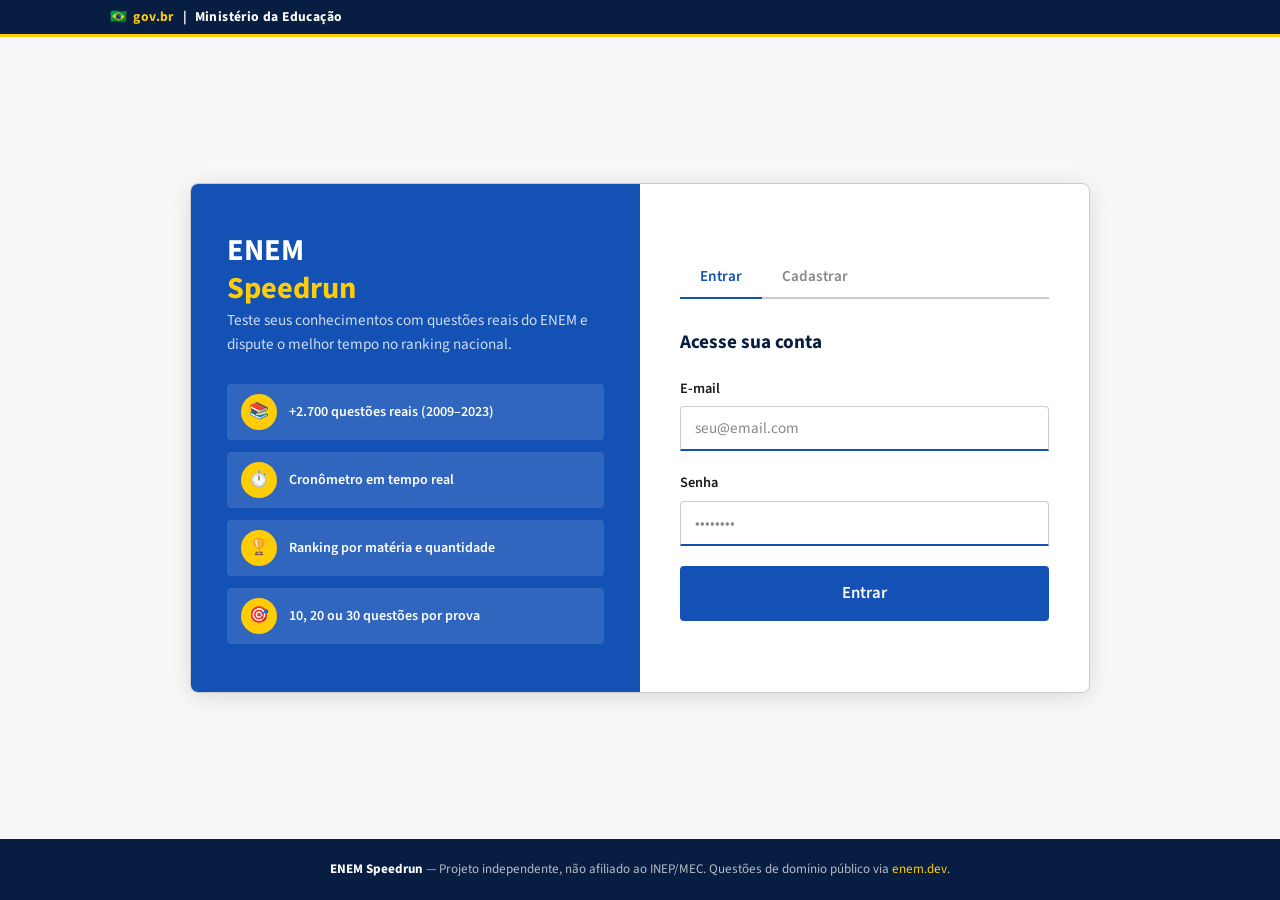
==== home.html @ aebcf3c3 "Initial commit - Frontend Corrigido" ====
<!DOCTYPE html>
<html lang="pt-BR">
<head>
  <meta charset="UTF-8" />
  <meta name="viewport" content="width=device-width, initial-scale=1.0" />
  <title>ENEM Speedrun — Início</title>
  <link rel="stylesheet" href="assets/css/style.css" />
  <style>
    .welcome-banner {
      background: linear-gradient(135deg, var(--azul-primario) 0%, var(--azul-escuro) 100%);
      color: var(--branco);
      padding: 28px 0;
      margin-bottom: 32px;
      box-shadow: 0 2px 12px rgba(0,0,0,0.15);
    }

    .welcome-banner h2 { font-size: 1.4rem; font-weight: 700; margin-bottom: 4px; }
    .welcome-banner p  { font-size: 0.95rem; color: rgba(255,255,255,0.8); }
    .welcome-banner span { color: var(--amarelo); }

    /* ─── Seção de seleção ─────────────────────────── */
    .section-label {
      font-size: 0.75rem;
      font-weight: 700;
      color: var(--azul-primario);
      text-transform: uppercase;
      letter-spacing: 0.1em;
      margin-bottom: 14px;
      display: flex;
      align-items: center;
      gap: 8px;
    }

    .section-label::after {
      content: '';
      flex: 1;
      height: 1px;
      background: var(--cinza-borda);
    }

    /* ─── Grid de grupos ───────────────────────────── */
    .groups-grid {
      display: grid;
      grid-template-columns: repeat(3, 1fr);
      gap: 14px;
      margin-bottom: 32px;
    }

    .group-card {
      background: var(--branco);
      border: 2px solid var(--cinza-borda);
      border-radius: var(--radius-lg);
      padding: 20px;
      cursor: pointer;
      transition: all var(--transition);
      text-align: center;
    }

    .group-card:hover {
      border-color: var(--azul-primario);
      box-shadow: var(--sombra-card-hover);
      transform: translateY(-2px);
    }

    .group-card.selected {
      border-color: var(--azul-primario);
      background: #E8F0FF;
    }

    .group-card .gc-icon { font-size: 2rem; margin-bottom: 8px; }
    .group-card .gc-title { font-size: 0.95rem; font-weight: 700; color: var(--azul-escuro); margin-bottom: 4px; }
    .group-card .gc-desc  { font-size: 0.78rem; color: var(--cinza-medio); }

    /* ─── Grid de matérias individuais ─────────────── */
    .subjects-section {
      margin-bottom: 32px;
    }

    .subjects-tabs {
      display: flex;
      gap: 8px;
      margin-bottom: 16px;
      flex-wrap: wrap;
    }

    .subject-area-tab {
      padding: 6px 16px;
      border: 1px solid var(--cinza-borda);
      border-radius: 20px;
      font-size: 0.83rem;
      font-weight: 600;
      cursor: pointer;
      background: var(--branco);
      color: var(--texto-medio);
      transition: all var(--transition);
      font-family: var(--font);
    }

    .subject-area-tab:hover { border-color: var(--azul-primario); color: var(--azul-primario); }
    .subject-area-tab.active { background: var(--azul-primario); color: var(--branco); border-color: var(--azul-primario); }

    .subjects-grid {
      display: grid;
      grid-template-columns: repeat(auto-fill, minmax(150px, 1fr));
      gap: 10px;
    }

    .subject-chip {
      padding: 10px 14px;
      border: 1.5px solid var(--cinza-borda);
      border-radius: var(--radius);
      font-size: 0.88rem;
      font-weight: 600;
      cursor: pointer;
      background: var(--branco);
      color: var(--texto-escuro);
      text-align: center;
      transition: all var(--transition);
      font-family: var(--font);
    }

    .subject-chip:hover { border-color: var(--azul-primario); color: var(--azul-primario); }
    .subject-chip.selected { background: var(--azul-primario); color: var(--branco); border-color: var(--azul-primario); }

    /* ─── Seleção de quantidade ─────────────────────── */
    .count-grid {
      display: flex;
      gap: 14px;
      margin-bottom: 32px;
    }

    .count-card {
      flex: 1;
      background: var(--branco);
      border: 2px solid var(--cinza-borda);
      border-radius: var(--radius-lg);
      padding: 20px 14px;
      cursor: pointer;
      transition: all var(--transition);
      text-align: center;
    }

    .count-card:hover { border-color: var(--azul-primario); box-shadow: var(--sombra-card-hover); }
    .count-card.selected { border-color: var(--verde); background: var(--verde-claro); }

    .count-card .cc-number { font-size: 2.2rem; font-weight: 700; color: var(--azul-escuro); line-height: 1; }
    .count-card .cc-label  { font-size: 0.82rem; color: var(--cinza-medio); margin-top: 4px; }
    .count-card .cc-time   { font-size: 0.78rem; color: var(--verde); font-weight: 600; margin-top: 6px; }

    /* ─── Barra de start ────────────────────────────── */
    .start-bar {
      background: var(--branco);
      border: 1px solid var(--cinza-borda);
      border-radius: var(--radius-lg);
      padding: 20px 24px;
      display: flex;
      align-items: center;
      justify-content: space-between;
      gap: 20px;
      box-shadow: var(--sombra-card);
    }

    .start-summary { font-size: 0.92rem; color: var(--texto-medio); }
    .start-summary strong { color: var(--azul-escuro); }

    @media (max-width: 700px) {
      .groups-grid { grid-template-columns: 1fr 1fr; }
      .count-grid  { flex-direction: column; }
      .start-bar   { flex-direction: column; }
      .btn-lg      { width: 100%; }
    }

    /* ─── Conquistas ────────────────────────────── */
    .achievements-section { margin-top: 48px; margin-bottom: 48px; }
    .achievements-grid {
      display: grid;
      grid-template-columns: repeat(auto-fill, minmax(140px, 1fr));
      gap: 16px;
      margin-top: 16px;
    }
    .achievement-badge {
      background: var(--branco);
      border: 1px solid var(--cinza-borda);
      border-radius: var(--radius-lg);
      padding: 16px 12px;
      text-align: center;
      transition: all var(--transition);
      opacity: 0.5;
      filter: grayscale(1);
    }
    .achievement-badge.unlocked {
      opacity: 1;
      filter: grayscale(0);
      border-color: var(--amarelo);
      box-shadow: 0 4px 12px rgba(255, 205, 7, 0.2);
    }
    .badge-icon { font-size: 2.2rem; margin-bottom: 8px; }
    .badge-title { font-size: 0.85rem; font-weight: 700; color: var(--azul-escuro); line-height: 1.2; }
    .badge-date { font-size: 0.7rem; color: var(--cinza-medio); margin-top: 4px; }
  </style>
</head>
<body>

<!-- Barra gov.br -->
<div class="gov-bar">
  <div class="container">
    <div class="gov-logo">🇧🇷 <span>gov.br</span> &nbsp;|&nbsp; Ministério da Educação</div>
  </div>
</div>

<!-- Header -->
<header class="site-header">
  <div class="container">
    <div class="header-inner">
      <a href="home.html" class="brand">
        <div class="brand-icon">
          <svg viewBox="0 0 24 24"><path d="M12 2L2 7v10l10 5 10-5V7L12 2zM12 4.2L20 8v8l-8 4-8-4V8l8-3.8z"/></svg>
        </div>
        <div class="brand-text">
          <span class="brand-title">ENEM Speedrun</span>
          <span class="brand-subtitle">Ministério da Educação</span>
        </div>
      </a>
      <nav>
        <a href="home.html" class="active">Início</a>
        <a href="ranking.html">Ranking</a>
      </nav>
      <div style="display:flex;align-items:center;gap:10px">
        <span id="user-name" style="color:rgba(255,255,255,0.85);font-size:0.88rem;"></span>
        <button class="btn-logout" onclick="logout()">Sair</button>
      </div>
    </div>
  </div>
</header>

<!-- Welcome banner -->
<div class="welcome-banner">
  <div class="container">
    <h2>Olá, <span id="banner-name">estudante</span>! 👋</h2>
    <p>Selecione a área e a quantidade de questões para iniciar sua speedrun.</p>
  </div>
</div>

<main>
  <div class="container">

    <!-- Grupos principais -->
    <div class="section-label">Modo de prova</div>
    <div class="groups-grid">
      <div class="group-card" data-category="completa" onclick="selectGroup(this)">
        <div class="gc-icon">📋</div>
        <div class="gc-title">Prova Completa</div>
        <div class="gc-desc">Todas as 4 áreas do ENEM</div>
      </div>
      <div class="group-card" data-category="humanas" onclick="selectGroup(this)">
        <div class="gc-icon">🌍</div>
        <div class="gc-title">Humanas</div>
        <div class="gc-desc">Linguagens + C. Humanas</div>
      </div>
      <div class="group-card" data-category="exatas" onclick="selectGroup(this)">
        <div class="gc-icon">🔬</div>
        <div class="gc-title">Exatas</div>
        <div class="gc-desc">C. Natureza + Matemática</div>
      </div>
    </div>


    <!-- Quantidade -->
    <div class="section-label">Número de questões</div>
    <div class="count-grid">
      <div class="count-card" data-count="10" onclick="selectCount(this)">
        <div class="cc-number">10</div>
        <div class="cc-label">questões</div>
        <div class="cc-time">⚡ Rápida (~15 min)</div>
      </div>
      <div class="count-card" data-count="20" onclick="selectCount(this)">
        <div class="cc-number">20</div>
        <div class="cc-label">questões</div>
        <div class="cc-time">🏃 Padrão (~30 min)</div>
      </div>
      <div class="count-card" data-count="30" onclick="selectCount(this)">
        <div class="cc-number">30</div>
        <div class="cc-label">questões</div>
        <div class="cc-time">🎯 Desafio (~45 min)</div>
      </div>
    </div>

    <!-- Start -->
    <div class="start-bar">
      <div class="start-summary" id="start-summary">
        Selecione uma área e quantidade para continuar.
      </div>
      <button class="btn btn-green btn-lg" id="btn-start" onclick="startQuiz()" disabled>
        Iniciar Speedrun ▶
      </button>
    </div>

    <!-- Conquistas -->
    <div class="achievements-section">
      <div class="section-label">Minhas Conquistas 🎮</div>
      <div id="achievements-grid" class="achievements-grid">
        <!-- Populado via JS -->
      </div>
    </div>

  </div>
</main>

<footer>
  <div class="container">
    <strong>ENEM Speedrun</strong> — Projeto independente. Questões via <a href="https://enem.dev" target="_blank" style="color:#FFCD07">enem.dev</a>.
  </div>
</footer>

<script src="assets/js/config.js"></script>
<script src="assets/js/home.js"></script>
</body>
</html>
---- assets/css/style.css ----
/* ================================================================
   ENEM SPEEDRUN — Design System gov.br / MEC
   ================================================================ */

@import url('https://fonts.googleapis.com/css2?family=Source+Sans+3:wght@300;400;600;700&display=swap');

/* ─── Variáveis ──────────────────────────────────────────────────────── */
:root {
  --azul-primario:   #1351B4;
  --azul-escuro:     #071D41;
  --azul-claro:      #2670E8;
  --azul-hover:      #0C3577;
  --verde:           #168821;
  --verde-claro:     #E3F5E1;
  --amarelo:         #FFCD07;
  --cinza-bg:        #F8F8F8;
  --cinza-borda:     #CCCCCC;
  --cinza-medio:     #888888;
  --texto-escuro:    #1B1B1B;
  --texto-medio:     #4A4A4A;
  --branco:          #FFFFFF;
  --erro:            #C41E3A;
  --sucesso:         #168821;
  --sombra-card:     0 2px 8px rgba(0,0,0,0.12);
  --sombra-card-hover: 0 6px 20px rgba(19,81,180,0.18);
  --radius:          4px;
  --radius-lg:       8px;
  --transition:      0.2s ease;
  --font:            'Source Sans 3', 'Segoe UI', sans-serif;
}

/* ─── Reset & Base ───────────────────────────────────────────────────── */
*, *::before, *::after { box-sizing: border-box; margin: 0; padding: 0; }

html { font-size: 16px; scroll-behavior: smooth; }

body {
  font-family: var(--font);
  background: var(--cinza-bg);
  color: var(--texto-escuro);
  line-height: 1.6;
  min-height: 100vh;
  display: flex;
  flex-direction: column;
}

img { max-width: 100%; height: auto; display: block; }
a { color: var(--azul-primario); text-decoration: none; }
a:hover { text-decoration: underline; }

/* ─── Barra do Governo Federal (topo) ───────────────────────────────── */
.gov-bar {
  background: var(--azul-escuro);
  color: var(--branco);
  font-size: 0.75rem;
  padding: 6px 0;
  border-bottom: 3px solid var(--amarelo);
}

.gov-bar .container {
  display: flex;
  align-items: center;
  gap: 10px;
}

.gov-bar .gov-logo {
  font-weight: 700;
  font-size: 0.85rem;
  letter-spacing: 0.03em;
  color: var(--branco);
  display: flex;
  align-items: center;
  gap: 6px;
}

.gov-bar .gov-logo span {
  color: var(--amarelo);
}

.gov-bar .gov-separator {
  color: var(--cinza-medio);
  font-size: 0.7rem;
}

/* ─── Header principal ───────────────────────────────────────────────── */
.site-header {
  background: var(--azul-primario);
  padding: 0;
  box-shadow: 0 2px 8px rgba(0,0,0,0.2);
}

.site-header .header-inner {
  display: flex;
  align-items: center;
  justify-content: space-between;
  padding: 14px 0;
  gap: 20px;
}

.site-header .brand {
  display: flex;
  align-items: center;
  gap: 14px;
  color: var(--branco);
  text-decoration: none;
}

.site-header .brand-icon {
  width: 48px;
  height: 48px;
  background: var(--branco);
  border-radius: 50%;
  display: flex;
  align-items: center;
  justify-content: center;
  flex-shrink: 0;
}

.site-header .brand-icon svg {
  width: 28px;
  height: 28px;
  fill: var(--azul-primario);
}

.site-header .brand-text {
  display: flex;
  flex-direction: column;
}

.site-header .brand-title {
  font-size: 1.2rem;
  font-weight: 700;
  line-height: 1.2;
  color: var(--branco);
}

.site-header .brand-subtitle {
  font-size: 0.75rem;
  color: rgba(255,255,255,0.75);
  font-weight: 400;
}

.site-header nav {
  display: flex;
  align-items: center;
  gap: 4px;
}

.site-header nav a {
  color: rgba(255,255,255,0.85);
  font-size: 0.9rem;
  padding: 8px 14px;
  border-radius: var(--radius);
  transition: background var(--transition), color var(--transition);
  text-decoration: none;
}

.site-header nav a:hover,
.site-header nav a.active {
  background: rgba(255,255,255,0.15);
  color: var(--branco);
  text-decoration: none;
}

.site-header .btn-logout {
  background: rgba(255,255,255,0.15);
  color: var(--branco);
  border: 1px solid rgba(255,255,255,0.3);
  padding: 6px 14px;
  border-radius: var(--radius);
  font-size: 0.85rem;
  cursor: pointer;
  transition: background var(--transition);
  font-family: var(--font);
}

.site-header .btn-logout:hover {
  background: rgba(255,255,255,0.25);
}

/* ─── Container ──────────────────────────────────────────────────────── */
.container {
  width: 100%;
  max-width: 1100px;
  margin: 0 auto;
  padding: 0 20px;
}

/* ─── Main content ───────────────────────────────────────────────────── */
main {
  flex: 1;
  padding: 32px 0 48px;
}

/* ─── Page title ─────────────────────────────────────────────────────── */
.page-title {
  font-size: 1.6rem;
  font-weight: 700;
  color: var(--azul-escuro);
  margin-bottom: 8px;
}

.page-subtitle {
  font-size: 1rem;
  color: var(--texto-medio);
  margin-bottom: 28px;
}

/* ─── Botões ─────────────────────────────────────────────────────────── */
.btn {
  display: inline-flex;
  align-items: center;
  justify-content: center;
  gap: 8px;
  padding: 11px 24px;
  border-radius: var(--radius);
  font-family: var(--font);
  font-size: 0.95rem;
  font-weight: 600;
  cursor: pointer;
  transition: all var(--transition);
  border: 2px solid transparent;
  line-height: 1.4;
  text-decoration: none;
}

.btn-primary {
  background: var(--azul-primario);
  color: var(--branco);
  border-color: var(--azul-primario);
}
.btn-primary:hover {
  background: var(--azul-hover);
  border-color: var(--azul-hover);
  color: var(--branco);
  text-decoration: none;
}

.btn-outline {
  background: transparent;
  color: var(--azul-primario);
  border-color: var(--azul-primario);
}
.btn-outline:hover {
  background: var(--azul-primario);
  color: var(--branco);
  text-decoration: none;
}

.btn-green {
  background: var(--verde);
  color: var(--branco);
  border-color: var(--verde);
}
.btn-green:hover {
  background: #0f6418;
  text-decoration: none;
}

.btn:disabled {
  opacity: 0.5;
  cursor: not-allowed;
}

.btn-lg {
  padding: 14px 32px;
  font-size: 1.05rem;
}

.btn-full { width: 100%; }

/* ─── Cards ──────────────────────────────────────────────────────────── */
.card {
  background: var(--branco);
  border: 1px solid var(--cinza-borda);
  border-radius: var(--radius-lg);
  padding: 24px;
  box-shadow: var(--sombra-card);
}

/* ─── Inputs e Forms ─────────────────────────────────────────────────── */
.form-group {
  margin-bottom: 20px;
}

.form-group label {
  display: block;
  font-size: 0.9rem;
  font-weight: 600;
  color: var(--texto-escuro);
  margin-bottom: 6px;
}

.form-group input {
  width: 100%;
  padding: 10px 14px;
  border: 1px solid var(--cinza-borda);
  border-bottom: 2px solid var(--azul-primario);
  border-radius: var(--radius) var(--radius) 0 0;
  font-family: var(--font);
  font-size: 0.95rem;
  color: var(--texto-escuro);
  background: var(--branco);
  transition: border-color var(--transition), box-shadow var(--transition);
  outline: none;
}

.form-group input:focus {
  border-color: var(--azul-claro);
  box-shadow: 0 2px 0 var(--azul-claro);
}

.form-group input::placeholder {
  color: var(--cinza-medio);
}

/* ─── Alertas ────────────────────────────────────────────────────────── */
.alert {
  padding: 12px 16px;
  border-radius: var(--radius);
  font-size: 0.9rem;
  margin-bottom: 16px;
  border-left: 4px solid;
}

.alert-error {
  background: #FFF0F0;
  color: var(--erro);
  border-color: var(--erro);
}

.alert-success {
  background: var(--verde-claro);
  color: var(--sucesso);
  border-color: var(--sucesso);
}

.alert-info {
  background: #E8F0FF;
  color: var(--azul-primario);
  border-color: var(--azul-primario);
}

/* ─── Loading spinner ────────────────────────────────────────────────── */
.spinner {
  display: inline-block;
  width: 20px;
  height: 20px;
  border: 3px solid rgba(255,255,255,0.4);
  border-top-color: var(--branco);
  border-radius: 50%;
  animation: spin 0.8s linear infinite;
}

.spinner-blue {
  border-color: rgba(19,81,180,0.2);
  border-top-color: var(--azul-primario);
}

@keyframes spin { to { transform: rotate(360deg); } }

.loading-overlay {
  position: fixed;
  inset: 0;
  background: rgba(255,255,255,0.85);
  display: flex;
  flex-direction: column;
  align-items: center;
  justify-content: center;
  gap: 16px;
  z-index: 1000;
}

.loading-overlay p {
  color: var(--azul-primario);
  font-weight: 600;
  font-size: 1rem;
}

/* ─── Badge de posição ───────────────────────────────────────────────── */
.badge {
  display: inline-flex;
  align-items: center;
  justify-content: center;
  padding: 2px 10px;
  border-radius: 20px;
  font-size: 0.78rem;
  font-weight: 700;
}

.badge-blue { background: #E8F0FF; color: var(--azul-primario); }
.badge-green { background: var(--verde-claro); color: var(--verde); }
.badge-gold { background: #FFF9E6; color: #B8860B; }

/* ─── Breadcrumb ─────────────────────────────────────────────────────── */
.breadcrumb {
  display: flex;
  align-items: center;
  gap: 6px;
  font-size: 0.82rem;
  color: var(--cinza-medio);
  margin-bottom: 20px;
}

.breadcrumb a {
  color: var(--azul-primario);
}

.breadcrumb span { color: var(--cinza-medio); }

/* ─── Footer ─────────────────────────────────────────────────────────── */
footer {
  background: var(--azul-escuro);
  color: rgba(255,255,255,0.7);
  padding: 20px 0;
  font-size: 0.82rem;
  text-align: center;
  margin-top: auto;
}

footer strong { color: var(--branco); }

/* ─── Responsividade ─────────────────────────────────────────────────── */
@media (max-width: 768px) {
  .site-header .header-inner { flex-wrap: wrap; }
  .site-header nav { display: none; }
  .page-title { font-size: 1.3rem; }
  main { padding: 20px 0 32px; }
}

/* ─── Animações de entrada ───────────────────────────────────────────── */
@keyframes fadeIn {
  from { opacity: 0; transform: translateY(10px); }
  to   { opacity: 1; transform: translateY(0); }
}

.fade-in { animation: fadeIn 0.35s ease forwards; }

/*  Achievement Toast (Steam-style)  */
#achievement-container {
  position: fixed;
  bottom: 24px;
  right: 24px;
  z-index: 9999;
  display: flex;
  flex-direction: column;
  gap: 12px;
  pointer-events: none;
}

.achievement-toast {
  background: linear-gradient(135deg, #1a1a2e 0%, #16213e 100%);
  border: 1px solid rgba(255, 205, 7, 0.4);
  border-left: 4px solid #FFCD07;
  border-radius: 10px;
  padding: 14px 18px;
  width: 320px;
  box-shadow: 0 8px 32px rgba(0,0,0,0.6);
  transform: translateX(360px);
  opacity: 0;
  transition: transform 0.5s cubic-bezier(0.34, 1.56, 0.64, 1), opacity 0.5s ease;
  pointer-events: auto;
  cursor: pointer;
}

.achievement-toast.show {
  transform: translateX(0);
  opacity: 1;
}

.ach-header {
  font-size: 0.7rem;
  font-weight: 700;
  color: #FFCD07;
  text-transform: uppercase;
  letter-spacing: 0.12em;
  margin-bottom: 10px;
  opacity: 0.9;
}

.ach-body {
  display: flex;
  align-items: center;
  gap: 14px;
}

.ach-icon {
  font-size: 2.4rem;
  line-height: 1;
  flex-shrink: 0;
  filter: drop-shadow(0 0 8px rgba(255,205,7,0.5));
}

.ach-info {}

.ach-title {
  font-size: 1rem;
  font-weight: 700;
  color: #ffffff;
  margin-bottom: 3px;
}

.ach-desc {
  font-size: 0.78rem;
  color: rgba(255,255,255,0.6);
  line-height: 1.4;
}
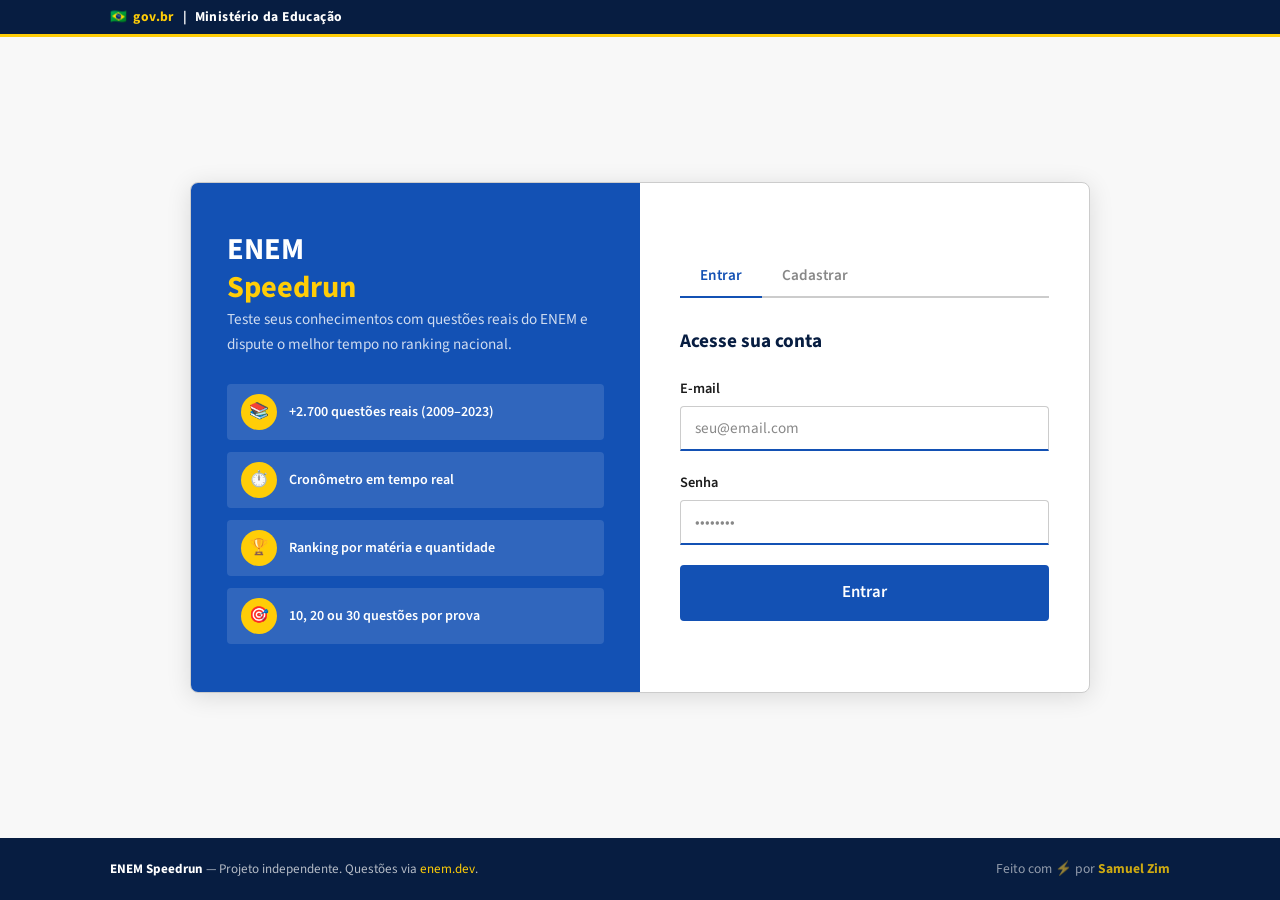
==== commit 85ab8068: "style: adiciona assinatura de Samuel Zim no rodape" ====
--- a/home.html
+++ b/home.html
@@ -307,8 +307,9 @@
 </main>
 
 <footer>
-  <div class="container">
-    <strong>ENEM Speedrun</strong> — Projeto independente. Questões via <a href="https://enem.dev" target="_blank" style="color:#FFCD07">enem.dev</a>.
+  <div class="container" style="display: flex; justify-content: space-between; align-items: center; flex-wrap: wrap; gap: 10px;">
+    <div><strong>ENEM Speedrun</strong> — Projeto independente. Questões via <a href="https://enem.dev" target="_blank" style="color:#FFCD07">enem.dev</a>.</div>
+    <div style="font-size: 0.85rem; opacity: 0.8;">Feito com ⚡ por <a href="https://github.com/SamuelzimMVP" target="_blank" style="color:#FFCD07; font-weight: 700; text-decoration: none;">Samuel Zim</a></div>
   </div>
 </footer>
 
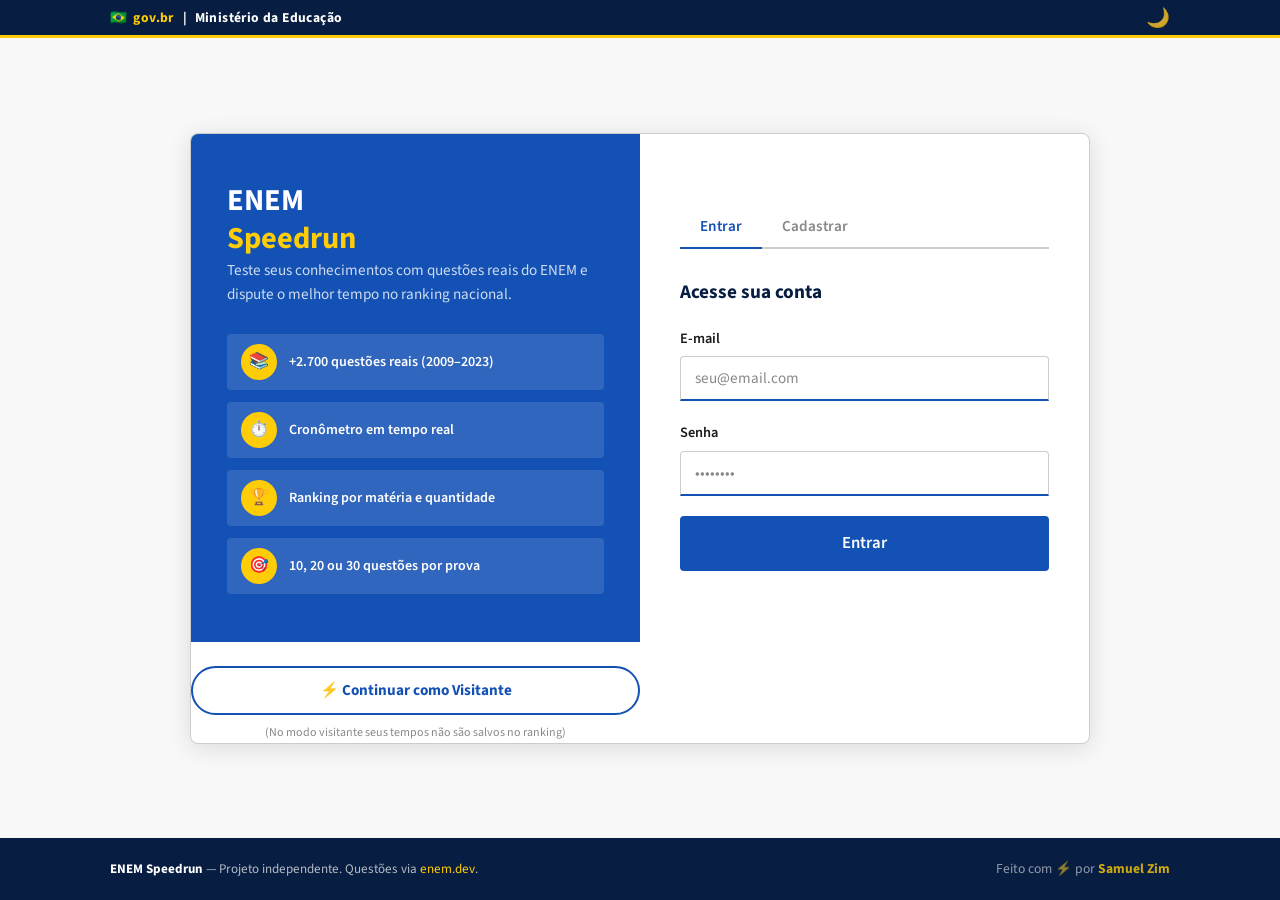
==== commit 31470920: "Adicionar modo escuro (dark mode) responsivo para mobile" ====
--- a/home.html
+++ b/home.html
@@ -226,6 +226,7 @@
         <a href="ranking.html">Ranking</a>
       </nav>
       <div style="display:flex;align-items:center;gap:10px">
+        <button id="btn-dark-mode" onclick="toggleDarkMode()" style="background:none;border:none;font-size:1.2rem;cursor:pointer;color:rgba(255,255,255,0.8);transition:color 0.2s;" title="Alternar modo escuro">🌙</button>
         <span id="user-name" style="color:rgba(255,255,255,0.85);font-size:0.88rem;"></span>
         <button class="btn-logout" onclick="logout()">Sair</button>
       </div>
--- a/assets/css/style.css
+++ b/assets/css/style.css
@@ -29,6 +29,19 @@
   --font:            'Source Sans 3', 'Segoe UI', sans-serif;
 }
 
+/* ─── Dark Mode ──────────────────────────────────────────────────────── */
+body.dark-mode {
+  --azul-primario:   #2670E8;
+  --azul-escuro:     #0A2E6B;
+  --azul-claro:      #4A8FFF;
+  --cinza-bg:        #0F0F0F;
+  --cinza-borda:     #333333;
+  --cinza-medio:     #AAAAAA;
+  --texto-escuro:    #E8E8E8;
+  --texto-medio:     #B8B8B8;
+  --branco:          #1A1A1A;
+}
+
 /* ─── Reset & Base ───────────────────────────────────────────────────── */
 *, *::before, *::after { box-sizing: border-box; margin: 0; padding: 0; }
 
@@ -505,3 +518,29 @@
   color: rgba(255,255,255,0.6);
   line-height: 1.4;
 }
+
+/* ─── Imagens no Quiz ───────────────────────────────────────────────── */
+.question-main-img {
+  max-width: 100%;
+  height: auto;
+  border-radius: var(--radius-lg);
+  margin: 16px auto;
+  display: block;
+  box-shadow: 0 4px 12px rgba(0,0,0,0.08);
+  border: 1px solid var(--cinza-borda);
+  background: var(--branco);
+}
+
+.question-inline-img {
+  max-width: 100%;
+  height: auto;
+  display: block;
+  margin: 12px 0;
+  border-radius: var(--radius);
+}
+
+.question-context img, 
+.question-text img {
+  max-width: 100%;
+  height: auto;
+}
